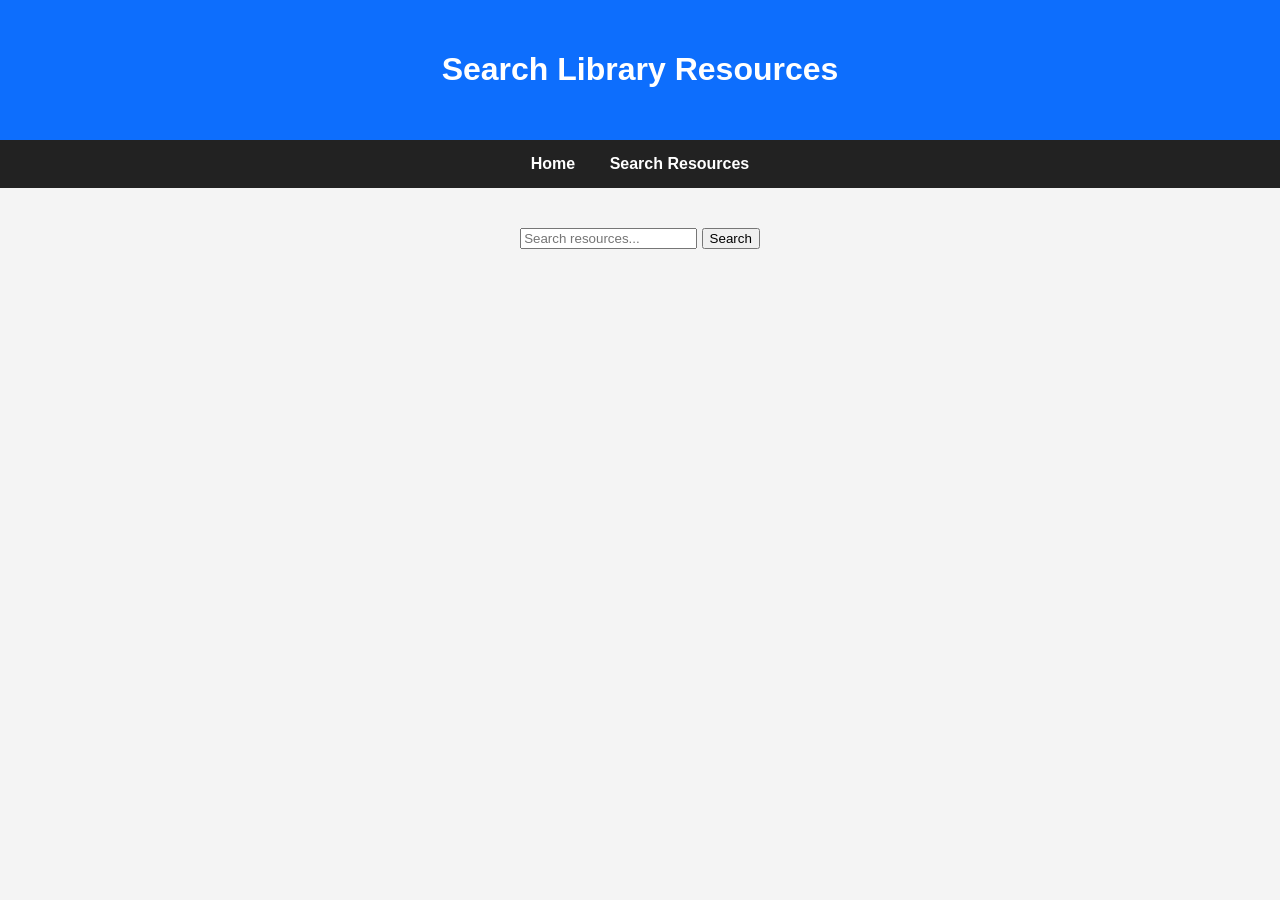
==== search.html @ 1a2db0ca "feat: implemented homepage and searchable resource system" ====
<!DOCTYPE html>
<html lang="en">
<head>
    <meta charset="UTF-8">
    <meta name="viewport" content="width=device-width, initial-scale=1.0">
    <title>Search Resources</title>

    <link rel="stylesheet" href="assets/css/style.css">
</head>
<body>

<header>
    <h1>Search Library Resources</h1>
</header>

<nav>
    <a href="index.html">Home</a>
    <a href="search.html">Search Resources</a>
</nav>

<section class="hero">

    <input type="text" id="searchInput" placeholder="Search resources...">

    <button onclick="searchResources()">Search</button>

    <div id="results"></div>

</section>

<script src="assets/js/search.js"></script>

</body>
</html>
---- assets/css/style.css ----
body {
    margin: 0;
    font-family: Arial, sans-serif;
    background: #f4f4f4;
}

header {
    background: #0d6efd;
    color: white;
    text-align: center;
    padding: 30px;
}

nav {
    background: #222;
    padding: 15px;
    text-align: center;
}

nav a {
    color: white;
    text-decoration: none;
    margin: 15px;
    font-weight: bold;
}

.hero {
    padding: 40px;
    text-align: center;
}

.resources {
    display: flex;
    justify-content: center;
    gap: 20px;
    padding: 30px;
    flex-wrap: wrap;
}

.card {
    background: white;
    width: 250px;
    padding: 20px;
    border-radius: 10px;
    box-shadow: 0px 2px 10px rgba(0,0,0,0.1);
}

footer {
    background: #222;
    color: white;
    text-align: center;
    padding: 15px;
    margin-top: 30px;
}
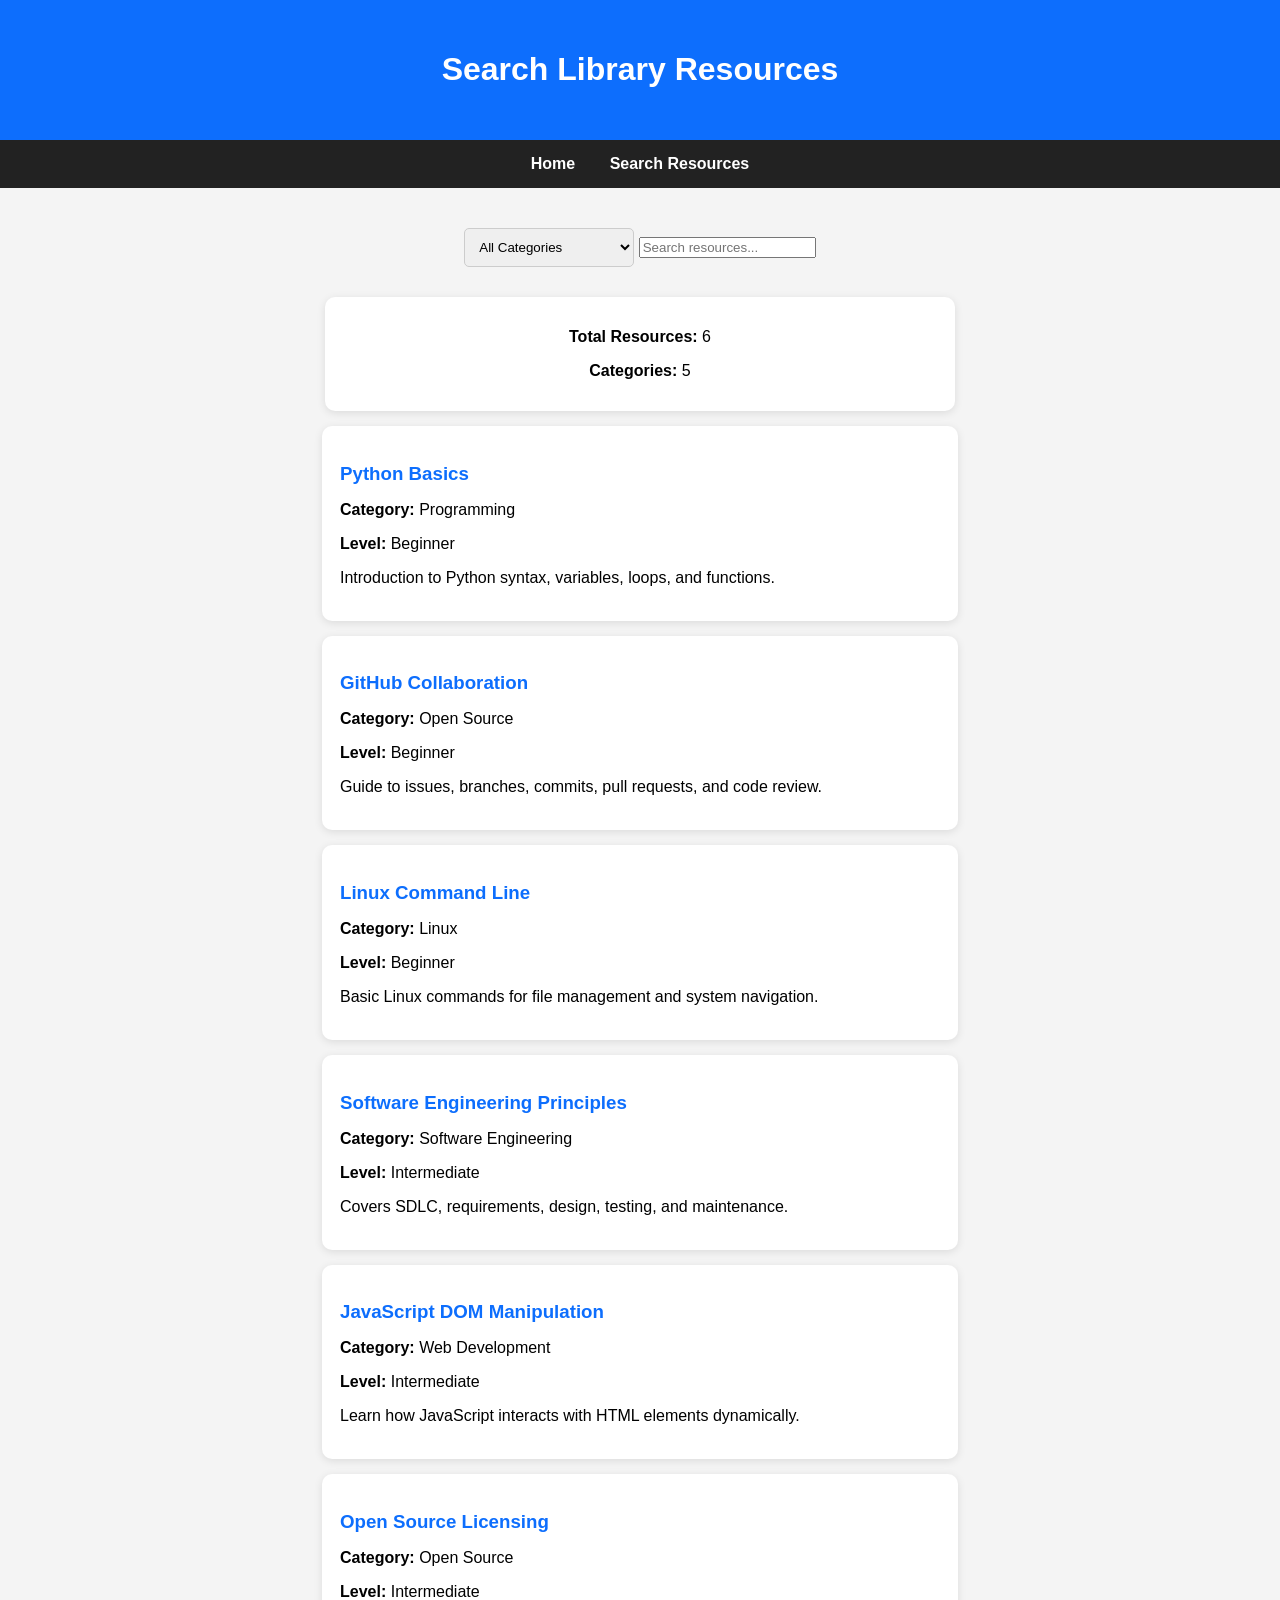
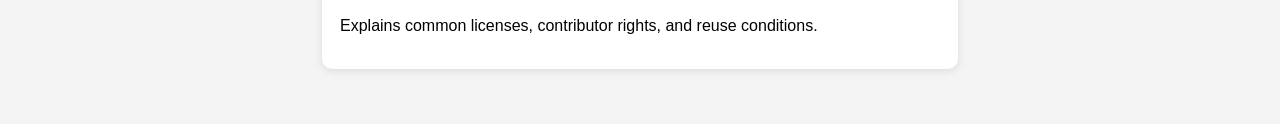
==== commit bebd1680: "fix: corrected dynamic search filtering and  statistics rendering" ====
--- a/search.html
+++ b/search.html
@@ -20,14 +20,27 @@
 
 <section class="hero">
 
-    <input type="text" id="searchInput" placeholder="Search resources...">
+    <select id="categoryFilter" onchange="filterByCategory()">
+        <option value="all">All Categories</option>
+        <option value="Programming">Programming</option>
+        <option value="Linux">Linux</option>
+        <option value="Open Source">Open Source</option>
+        <option value="Software Engineering">Software Engineering</option>
+        <option value="Web Development">Web Development</option>
+    </select>
 
-    <button onclick="searchResources()">Search</button>
+    <input
+        type="text"
+        id="searchInput"
+        placeholder="Search resources..."
+        onkeyup="searchResources()"
+    >
+
+    <div id="stats" class="stats-box"></div>
 
     <div id="results"></div>
 
 </section>
-
 <script src="assets/js/search.js"></script>
 
 </body>
--- a/assets/css/style.css
+++ b/assets/css/style.css
@@ -51,4 +51,34 @@
     text-align: center;
     padding: 15px;
     margin-top: 30px;
-}+}
+.resource-card {
+    background: white;
+    padding: 18px;
+    margin: 15px auto;
+    width: 70%;
+    max-width: 600px;
+    border-radius: 10px;
+    box-shadow: 0px 2px 8px rgba(0,0,0,0.1);
+    text-align: left;
+}
+
+.resource-card h3 {
+    color: #0d6efd;
+    margin-bottom: 8px;
+}
+.stats-box {
+    background: white;
+    width: 70%;
+    max-width: 600px;
+    margin: 15px auto;
+    padding: 15px;
+    border-radius: 10px;
+    box-shadow: 0px 2px 8px rgba(0,0,0,0.1);
+}
+select {
+    padding: 10px;
+    margin-bottom: 15px;
+    border-radius: 5px;
+    border: 1px solid #ccc;
+}
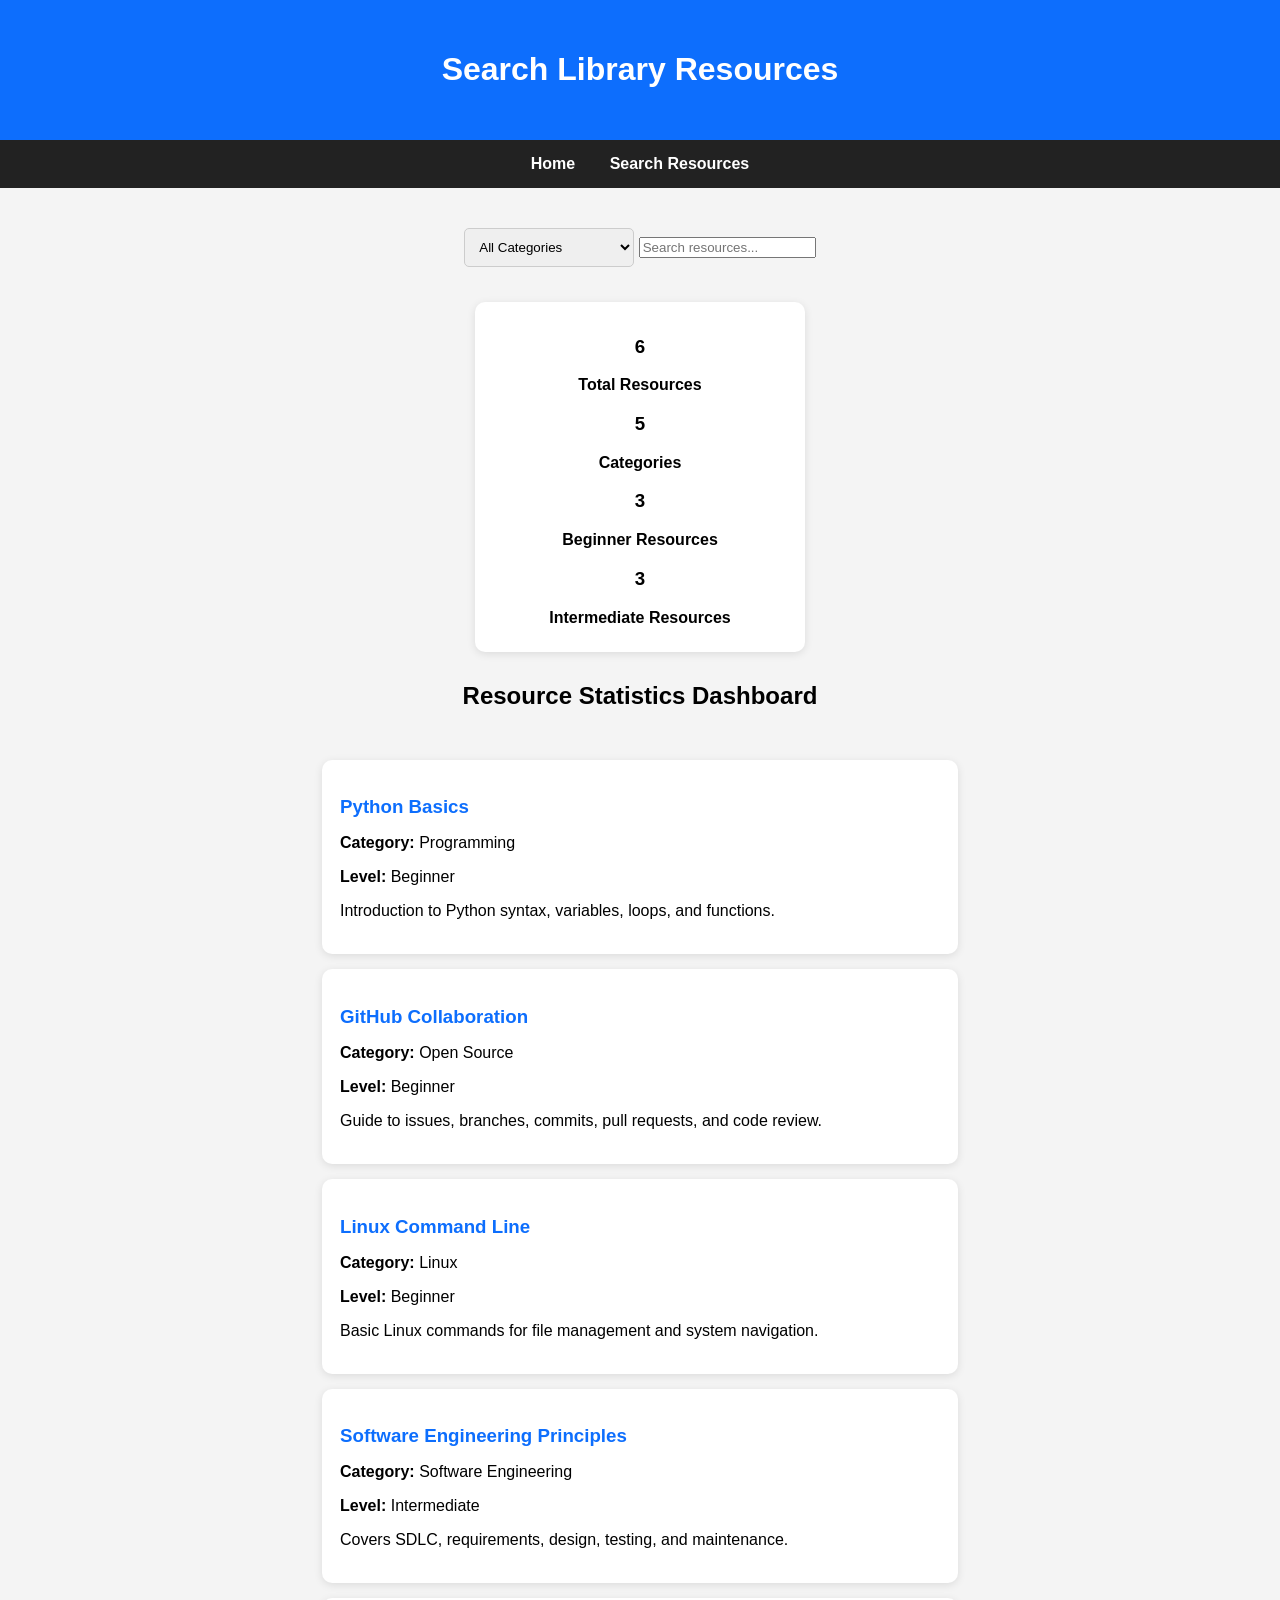
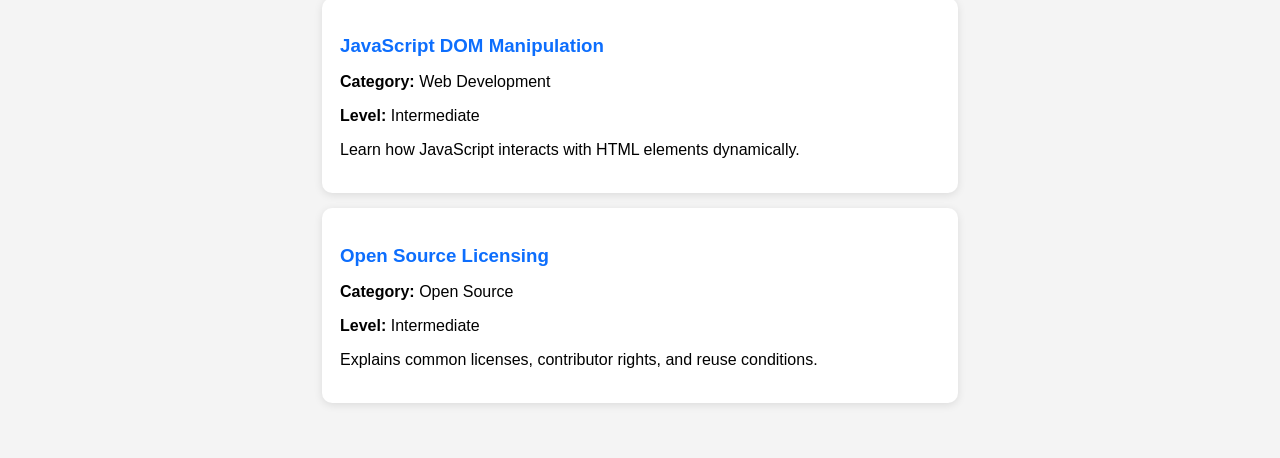
==== commit 3fb30665: "feat: added dynamic resource statistics dashboard" ====
--- a/search.html
+++ b/search.html
@@ -37,6 +37,13 @@
     >
 
     <div id="stats" class="stats-box"></div>
+    <div id="stats" class="dashboard"></div>
+
+
+    <section class="resource-dashboard">
+    <h2>Resource Statistics Dashboard</h2>
+    <div id="dashboardCards" class="dashboard-cards"></div>
+</section>
 
     <div id="results"></div>
 
--- a/assets/css/style.css
+++ b/assets/css/style.css
@@ -82,3 +82,48 @@
     border-radius: 5px;
     border: 1px solid #ccc;
 }
+.stats-box {
+    background: white;
+    width: 300px;
+    margin: 20px auto;
+    padding: 15px;
+    border-radius: 10px;
+    box-shadow: 0px 2px 8px rgba(0,0,0,0.1);
+    text-align: center;
+}
+
+.stats-box p {
+    margin: 10px 0;
+    font-size: 16px;
+    font-weight: bold;
+}
+.resource-dashboard {
+    margin: 30px auto;
+    text-align: center;
+}
+
+.dashboard-cards {
+    display: flex;
+    justify-content: center;
+    gap: 20px;
+    flex-wrap: wrap;
+}
+
+.dashboard-card {
+    background: white;
+    width: 180px;
+    padding: 20px;
+    border-radius: 12px;
+    box-shadow: 0px 2px 8px rgba(0,0,0,0.1);
+}
+
+.dashboard-card h3 {
+    color: #0d6efd;
+    font-size: 32px;
+    margin: 0;
+}
+
+.dashboard-card p {
+    margin-top: 10px;
+    font-weight: bold;
+}
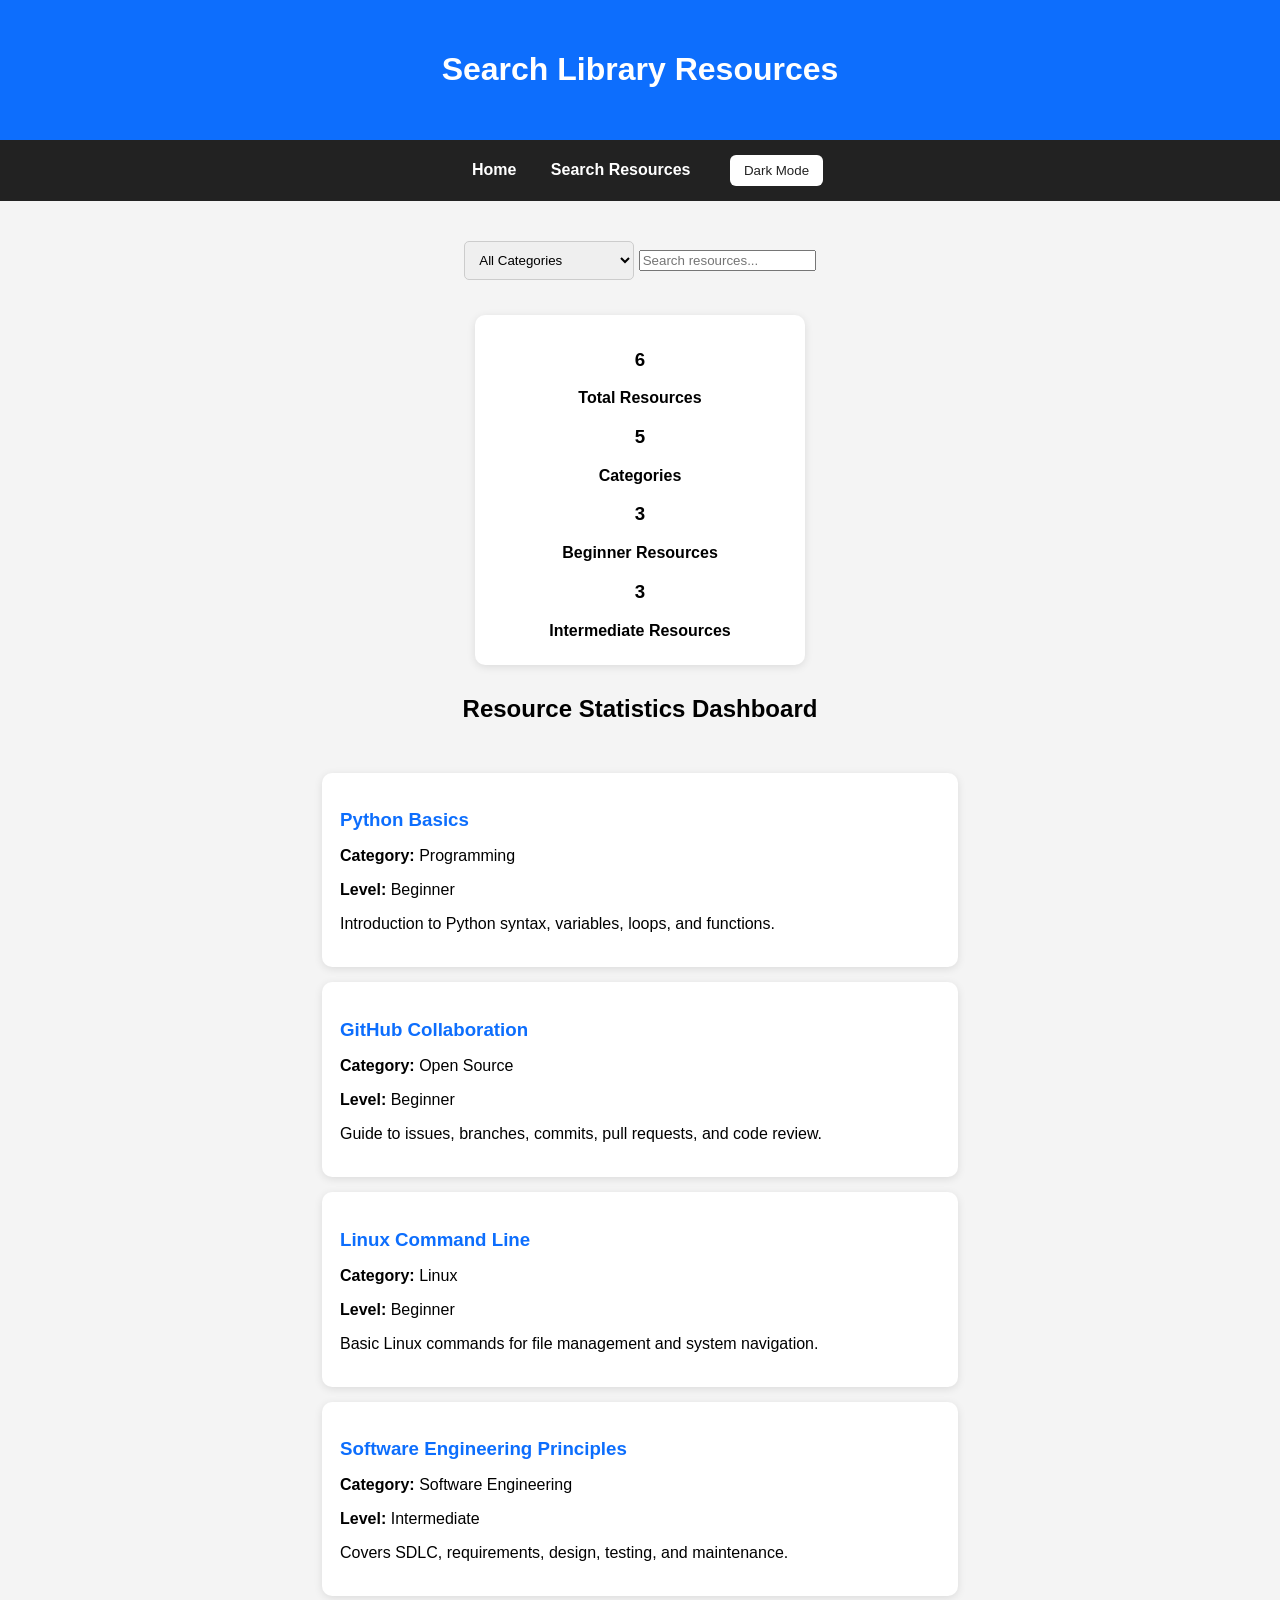
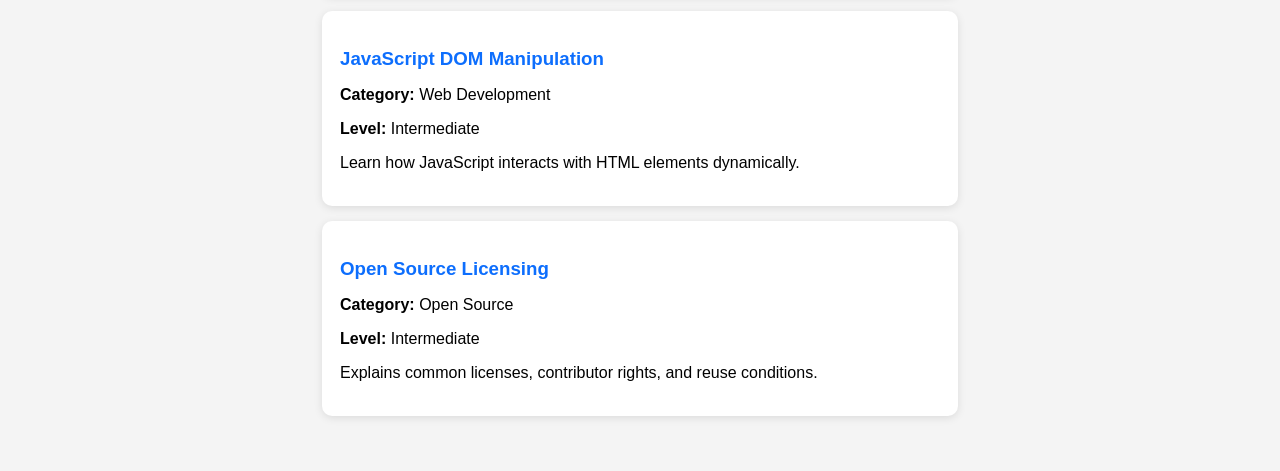
==== commit 7fb7f3c5: "feat:added functional dark mode toggle with persistent theme" ====
--- a/search.html
+++ b/search.html
@@ -6,6 +6,9 @@
     <title>Search Resources</title>
 
     <link rel="stylesheet" href="assets/css/style.css">
+    <script src="assets/js/search.js"></script>
+    <script src="assets/js/theme.js"></script>
+
 </head>
 <body>
 
@@ -16,6 +19,8 @@
 <nav>
     <a href="index.html">Home</a>
     <a href="search.html">Search Resources</a>
+    <button id="themeToggle" onclick="toggleTheme()">Dark Mode</button>
+
 </nav>
 
 <section class="hero">
--- a/assets/css/style.css
+++ b/assets/css/style.css
@@ -126,4 +126,128 @@
 .dashboard-card p {
     margin-top: 10px;
     font-weight: bold;
+}
+.main-header {
+    background: #0d6efd;
+    color: white;
+    text-align: center;
+    padding: 60px 20px;
+}
+
+.main-header p {
+    margin-top: 10px;
+    font-size: 18px;
+}
+
+.hero-section {
+    padding: 80px 20px;
+    text-align: center;
+    background: #f5f5f5;
+}
+
+.hero-content {
+    max-width: 700px;
+    margin: auto;
+}
+
+.hero-content h2 {
+    font-size: 42px;
+    margin-bottom: 20px;
+}
+
+.hero-content p {
+    font-size: 18px;
+    line-height: 1.7;
+    margin-bottom: 30px;
+}
+
+.hero-button {
+    background: #0d6efd;
+    color: white;
+    padding: 14px 28px;
+    text-decoration: none;
+    border-radius: 8px;
+    transition: 0.3s;
+}
+
+.hero-button:hover {
+    background: #084298;
+}
+
+.features-section {
+    padding: 60px 20px;
+    text-align: center;
+}
+
+.feature-grid {
+    display: flex;
+    justify-content: center;
+    gap: 25px;
+    flex-wrap: wrap;
+    margin-top: 40px;
+}
+
+.feature-card {
+    background: white;
+    width: 300px;
+    padding: 25px;
+    border-radius: 12px;
+    box-shadow: 0px 2px 10px rgba(0,0,0,0.1);
+    transition: 0.3s;
+}
+
+.feature-card:hover {
+    transform: translateY(-5px);
+}
+
+.community-section {
+    padding: 60px 20px;
+    background: #f0f4ff;
+    text-align: center;
+}
+
+footer {
+    background: #222;
+    color: white;
+    text-align: center;
+    padding: 20px;
+}
+#themeToggle {
+    margin-left: 20px;
+    padding: 8px 14px;
+    background: #ffffff;
+    color: #222;
+    border: none;
+    border-radius: 6px;
+    cursor: pointer;
+}
+
+.dark-mode {
+    background: #121212;
+    color: #f5f5f5;
+}
+
+.dark-mode .hero-section,
+.dark-mode .hero,
+.dark-mode .features-section {
+    background: #181818;
+}
+
+.dark-mode .feature-card,
+.dark-mode .card,
+.dark-mode .resource-card,
+.dark-mode .stat-card {
+    background: #242424;
+    color: #f5f5f5;
+}
+
+.dark-mode .community-section {
+    background: #1e1e1e;
+}
+
+.dark-mode input,
+.dark-mode select {
+    background: #242424;
+    color: #f5f5f5;
+    border: 1px solid #555;
 }
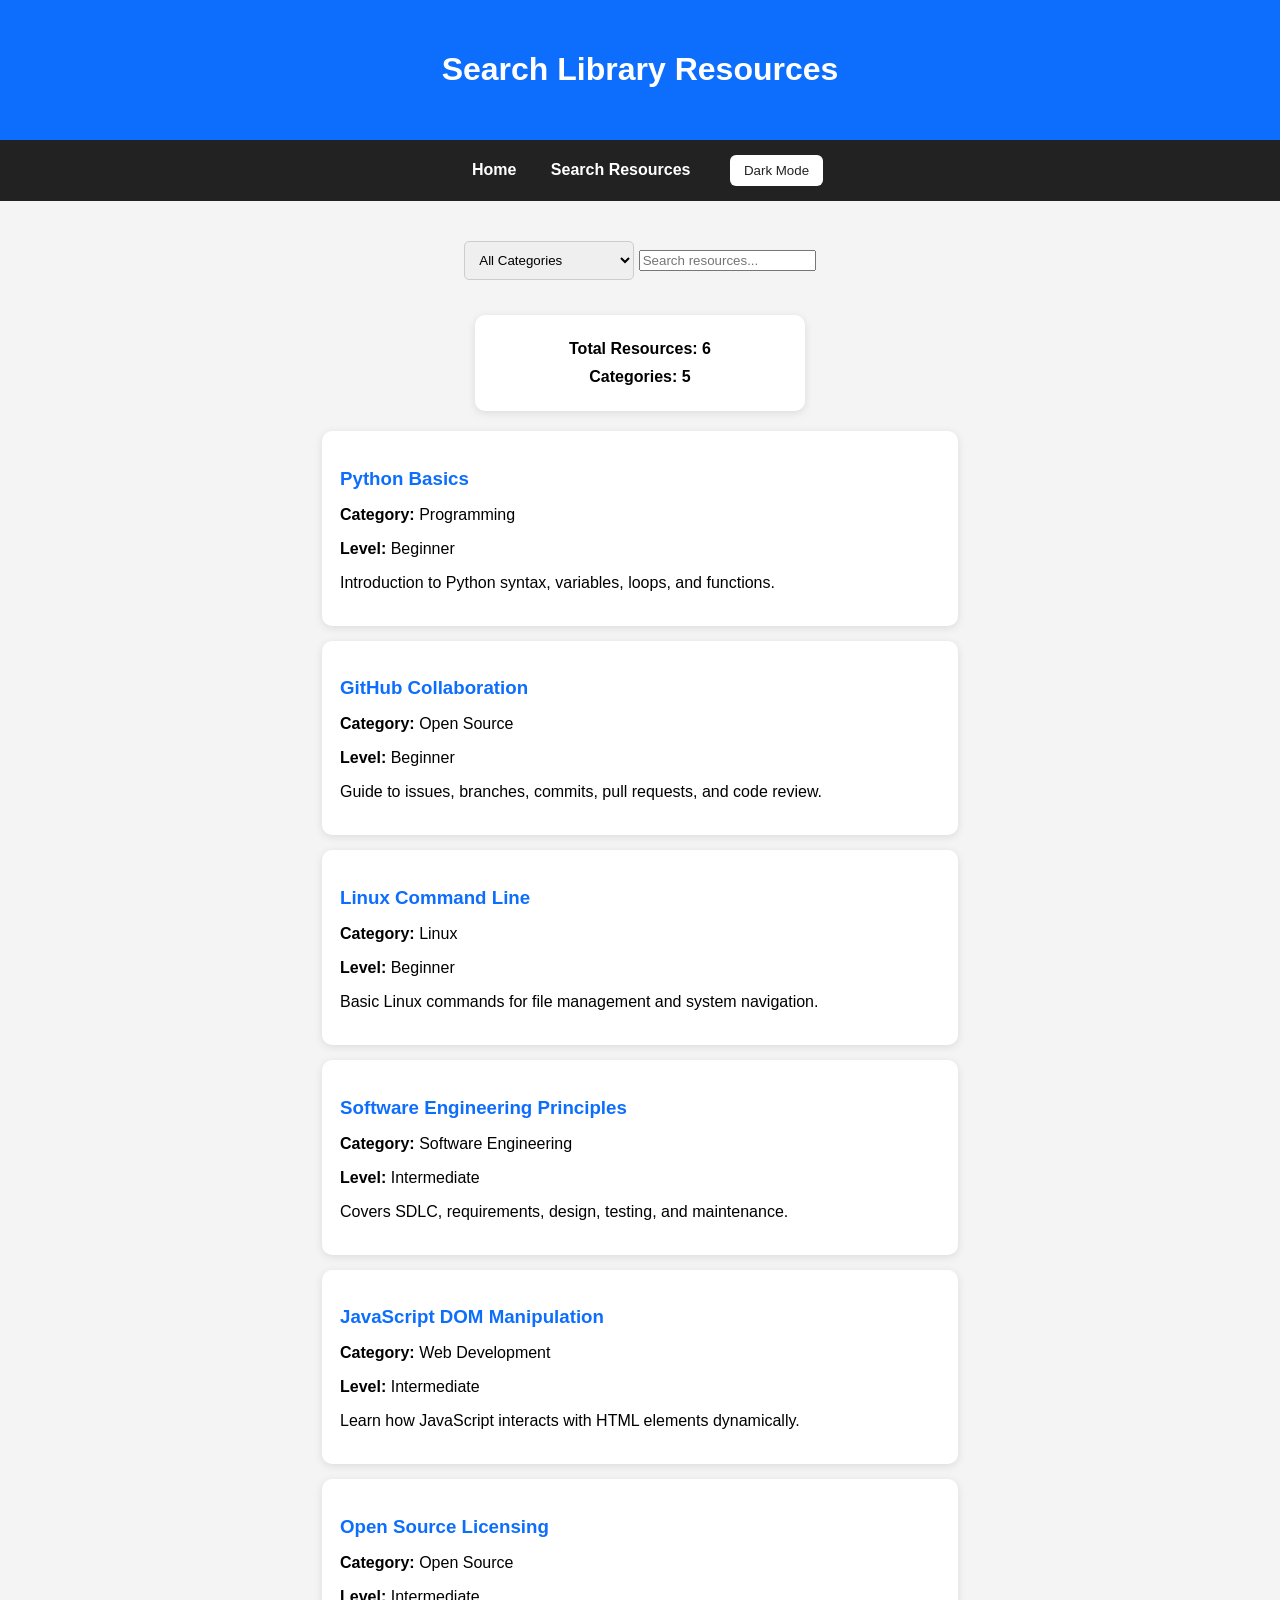
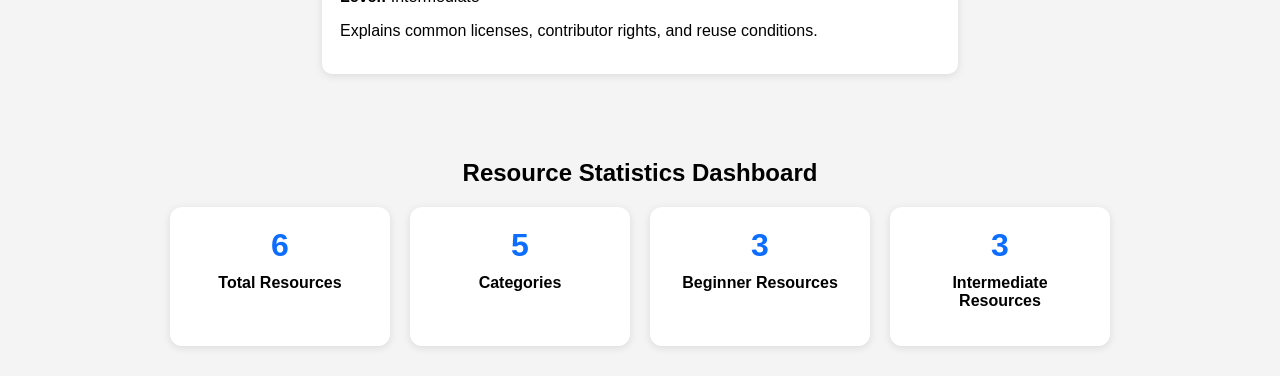
==== commit 67b75f4b: "updated opensoure Library content" ====
--- a/search.html
+++ b/search.html
@@ -6,9 +6,6 @@
     <title>Search Resources</title>
 
     <link rel="stylesheet" href="assets/css/style.css">
-    <script src="assets/js/search.js"></script>
-    <script src="assets/js/theme.js"></script>
-
 </head>
 <body>
 
@@ -20,7 +17,6 @@
     <a href="index.html">Home</a>
     <a href="search.html">Search Resources</a>
     <button id="themeToggle" onclick="toggleTheme()">Dark Mode</button>
-
 </nav>
 
 <section class="hero">
@@ -42,18 +38,18 @@
     >
 
     <div id="stats" class="stats-box"></div>
-    <div id="stats" class="dashboard"></div>
 
+    <div id="results"></div>
 
-    <section class="resource-dashboard">
+</section>
+
+<section class="resource-dashboard">
     <h2>Resource Statistics Dashboard</h2>
     <div id="dashboardCards" class="dashboard-cards"></div>
 </section>
 
-    <div id="results"></div>
-
-</section>
 <script src="assets/js/search.js"></script>
+<script src="assets/js/theme.js"></script>
 
 </body>
 </html>
--- a/assets/css/style.css
+++ b/assets/css/style.css
@@ -250,4 +250,69 @@
     background: #242424;
     color: #f5f5f5;
     border: 1px solid #555;
+}.dashboard {
+    display: grid;
+    grid-template-columns: repeat(4, 1fr);
+    gap: 22px;
+    max-width: 950px;
+    margin: 35px auto;
+    padding: 25px;
+    background: #fff7ed;
+    border-radius: 18px;
+    box-shadow: 0px 4px 16px rgba(0,0,0,0.08);
+}
+
+.stat-card {
+    background: linear-gradient(135deg, #ffffff, #fff1dd);
+    padding: 26px 18px;
+    border-radius: 16px;
+    box-shadow: 0px 5px 14px rgba(0,0,0,0.12);
+    text-align: center;
+    transition: 0.3s ease;
+    border-top: 5px solid #f59e0b;
+}
+
+.stat-card:hover {
+    transform: translateY(-6px);
+}
+
+.stat-card h3 {
+    color: #f59e0b;
+    font-size: 36px;
+    margin-bottom: 8px;
+}
+
+.stat-card p {
+    font-size: 14px;
+    font-weight: bold;
+    color: #333;
+}
+
+.dark-mode .dashboard {
+    background: #2a2118;
+}
+
+.dark-mode .stat-card {
+    background: linear-gradient(135deg, #242424, #3a2a18);
+    border-top: 5px solid #fbbf24;
+}
+
+.dark-mode .stat-card h3 {
+    color: #fbbf24;
+}
+
+.dark-mode .stat-card p {
+    color: #f5f5f5;
+}
+
+@media (max-width: 900px) {
+    .dashboard {
+        grid-template-columns: repeat(2, 1fr);
+    }
+}
+
+@media (max-width: 500px) {
+    .dashboard {
+        grid-template-columns: 1fr;
+    }
 }
